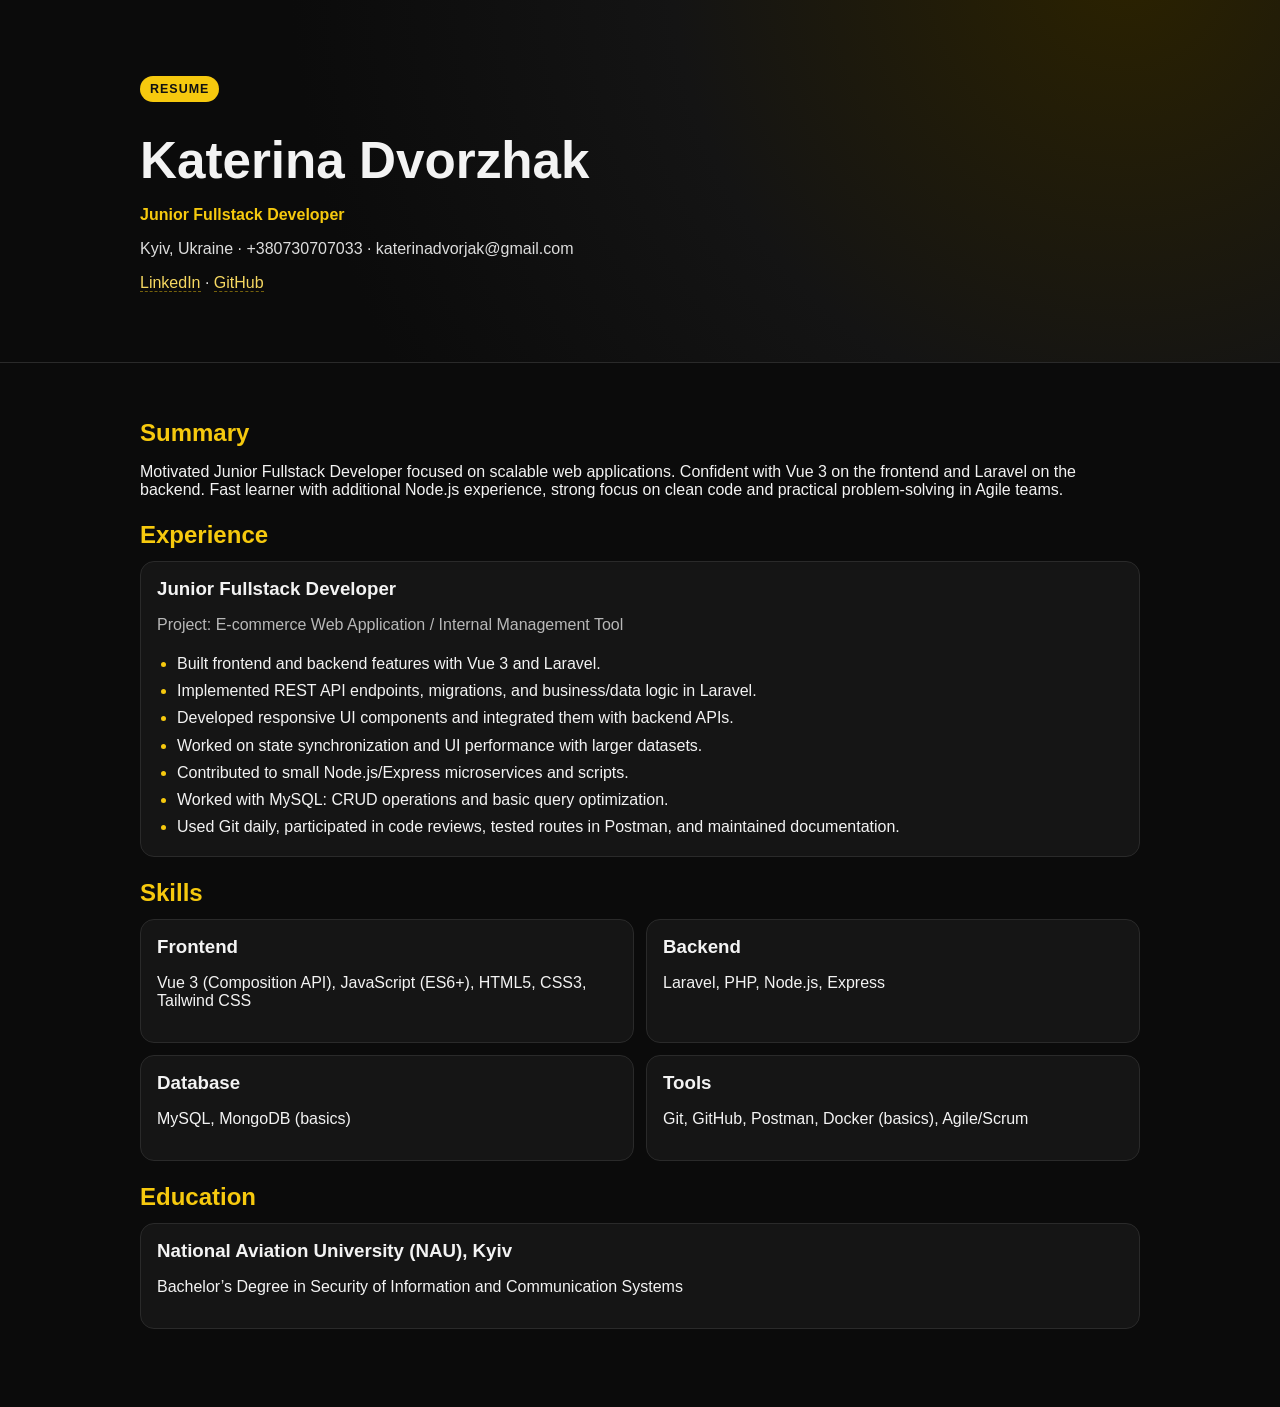
==== index.html @ 3d289020 "Initial CV site" ====
<!doctype html>
<html lang="en">
<head>
  <meta charset="UTF-8" />
  <meta name="viewport" content="width=device-width, initial-scale=1.0" />
  <title>Katerina Dvorzhak — Junior Fullstack Developer</title>
  <link rel="stylesheet" href="styles.css" />
</head>
<body>
  <header class="hero">
    <div class="container">
      <p class="badge">Resume</p>
      <h1>Katerina Dvorzhak</h1>
      <p class="role">Junior Fullstack Developer</p>
      <p class="meta">Kyiv, Ukraine · +380730707033 · katerinadvorjak@gmail.com</p>
      <p class="meta"><a href="https://www.linkedin.com/in/katerina-dvorjak-9845141ba/" target="_blank">LinkedIn</a> · <a href="https://github.com/katerinadvorjak" target="_blank">GitHub</a></p>
    </div>
  </header>

  <main class="container">
    <section>
      <h2>Summary</h2>
      <p>Motivated Junior Fullstack Developer focused on scalable web applications. Confident with Vue 3 on the frontend and Laravel on the backend. Fast learner with additional Node.js experience, strong focus on clean code and practical problem-solving in Agile teams.</p>
    </section>

    <section>
      <h2>Experience</h2>
      <article class="card">
        <h3>Junior Fullstack Developer</h3>
        <p class="muted">Project: E-commerce Web Application / Internal Management Tool</p>
        <ul>
          <li>Built frontend and backend features with Vue 3 and Laravel.</li>
          <li>Implemented REST API endpoints, migrations, and business/data logic in Laravel.</li>
          <li>Developed responsive UI components and integrated them with backend APIs.</li>
          <li>Worked on state synchronization and UI performance with larger datasets.</li>
          <li>Contributed to small Node.js/Express microservices and scripts.</li>
          <li>Worked with MySQL: CRUD operations and basic query optimization.</li>
          <li>Used Git daily, participated in code reviews, tested routes in Postman, and maintained documentation.</li>
        </ul>
      </article>
    </section>

    <section>
      <h2>Skills</h2>
      <div class="grid">
        <div class="card"><h3>Frontend</h3><p>Vue 3 (Composition API), JavaScript (ES6+), HTML5, CSS3, Tailwind CSS</p></div>
        <div class="card"><h3>Backend</h3><p>Laravel, PHP, Node.js, Express</p></div>
        <div class="card"><h3>Database</h3><p>MySQL, MongoDB (basics)</p></div>
        <div class="card"><h3>Tools</h3><p>Git, GitHub, Postman, Docker (basics), Agile/Scrum</p></div>
      </div>
    </section>

    <section>
      <h2>Education</h2>
      <article class="card">
        <h3>National Aviation University (NAU), Kyiv</h3>
        <p>Bachelor’s Degree in Security of Information and Communication Systems</p>
      </article>
    </section>
  </main>
</body>
</html>
---- styles.css ----
:root{--bg:#0b0b0b;--panel:#151515;--line:#2a2a2a;--text:#f3f3f3;--muted:#b8b8b8;--accent:#f6c90e}
*{box-sizing:border-box}html,body{margin:0;padding:0;background:var(--bg);color:var(--text);font-family:Inter,Segoe UI,Arial,sans-serif}
.container{width:min(1000px,92%);margin:0 auto}
.hero{padding:64px 0 54px;border-bottom:1px solid var(--line);background:radial-gradient(circle at 88% -10%,#2b2200 0%,#141414 38%,#0b0b0b 70%)}
.badge{display:inline-block;background:var(--accent);color:#111;padding:6px 10px;border-radius:999px;font-size:.78rem;font-weight:700;text-transform:uppercase;letter-spacing:1px}
h1{margin:16px 0 6px;font-size:clamp(2rem,5vw,3.2rem)}.role{color:var(--accent);font-weight:700}.meta{color:#ddd}a{color:#f6d861;text-decoration:none;border-bottom:1px dashed rgba(246,201,14,.45)}
main{padding:34px 0 56px}section{margin:22px 0}h2{color:var(--accent);margin:0 0 12px}h3{margin:0 0 8px}.muted{color:var(--muted)}
.card{background:var(--panel);border:1px solid var(--line);border-radius:14px;padding:16px}ul{margin:10px 0 0;padding-left:20px;line-height:1.7}li::marker{color:var(--accent)}
.grid{display:grid;grid-template-columns:repeat(2,minmax(0,1fr));gap:12px}
@media(max-width:820px){.grid{grid-template-columns:1fr}}
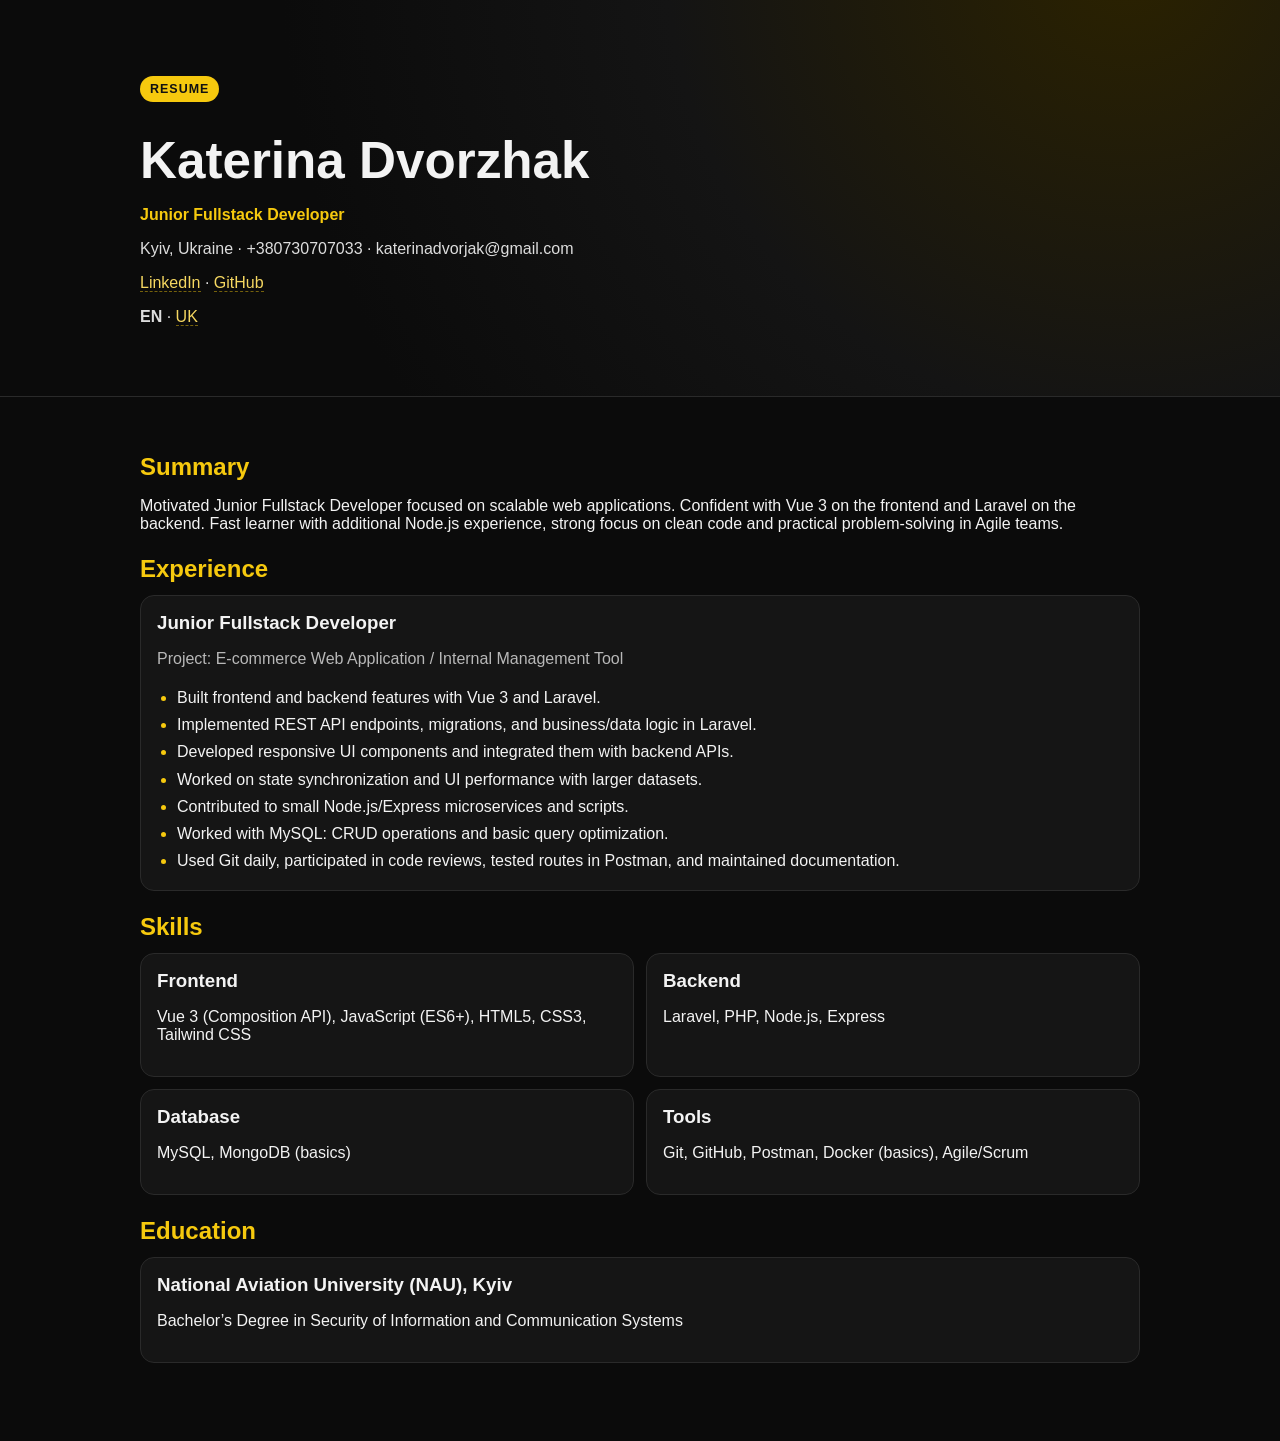
==== commit c783777f: "Add Ukrainian CV version and EN/UK language switch" ====
--- a/index.html
+++ b/index.html
@@ -14,6 +14,7 @@
       <p class="role">Junior Fullstack Developer</p>
       <p class="meta">Kyiv, Ukraine · +380730707033 · katerinadvorjak@gmail.com</p>
       <p class="meta"><a href="https://www.linkedin.com/in/katerina-dvorjak-9845141ba/" target="_blank">LinkedIn</a> · <a href="https://github.com/katerinadvorjak" target="_blank">GitHub</a></p>
+      <p class="meta"><strong>EN</strong> · <a href="uk.html">UK</a></p>
     </div>
   </header>
 
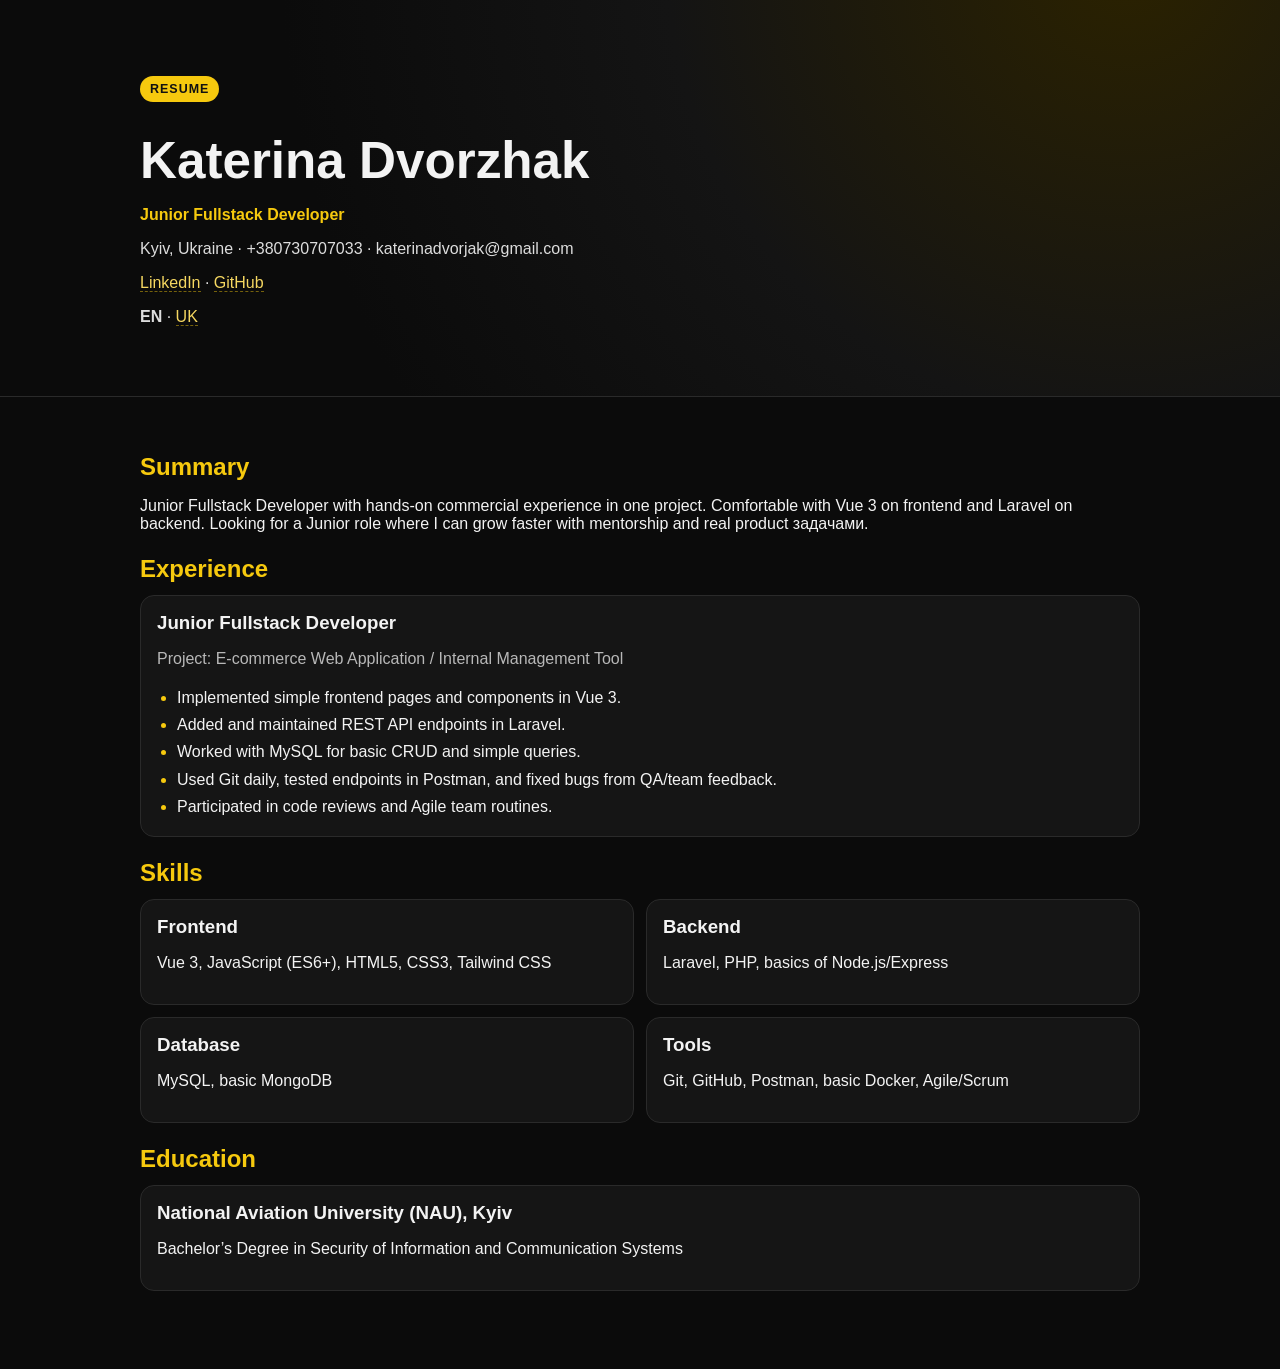
==== commit b9757627: "Simplify CV for junior-level positioning (EN/UK)" ====
--- a/index.html
+++ b/index.html
@@ -21,7 +21,7 @@
   <main class="container">
     <section>
       <h2>Summary</h2>
-      <p>Motivated Junior Fullstack Developer focused on scalable web applications. Confident with Vue 3 on the frontend and Laravel on the backend. Fast learner with additional Node.js experience, strong focus on clean code and practical problem-solving in Agile teams.</p>
+      <p>Junior Fullstack Developer with hands-on commercial experience in one project. Comfortable with Vue 3 on frontend and Laravel on backend. Looking for a Junior role where I can grow faster with mentorship and real product задачами.</p>
     </section>
 
     <section>
@@ -30,13 +30,11 @@
         <h3>Junior Fullstack Developer</h3>
         <p class="muted">Project: E-commerce Web Application / Internal Management Tool</p>
         <ul>
-          <li>Built frontend and backend features with Vue 3 and Laravel.</li>
-          <li>Implemented REST API endpoints, migrations, and business/data logic in Laravel.</li>
-          <li>Developed responsive UI components and integrated them with backend APIs.</li>
-          <li>Worked on state synchronization and UI performance with larger datasets.</li>
-          <li>Contributed to small Node.js/Express microservices and scripts.</li>
-          <li>Worked with MySQL: CRUD operations and basic query optimization.</li>
-          <li>Used Git daily, participated in code reviews, tested routes in Postman, and maintained documentation.</li>
+          <li>Implemented simple frontend pages and components in Vue 3.</li>
+          <li>Added and maintained REST API endpoints in Laravel.</li>
+          <li>Worked with MySQL for basic CRUD and simple queries.</li>
+          <li>Used Git daily, tested endpoints in Postman, and fixed bugs from QA/team feedback.</li>
+          <li>Participated in code reviews and Agile team routines.</li>
         </ul>
       </article>
     </section>
@@ -44,10 +42,10 @@
     <section>
       <h2>Skills</h2>
       <div class="grid">
-        <div class="card"><h3>Frontend</h3><p>Vue 3 (Composition API), JavaScript (ES6+), HTML5, CSS3, Tailwind CSS</p></div>
-        <div class="card"><h3>Backend</h3><p>Laravel, PHP, Node.js, Express</p></div>
-        <div class="card"><h3>Database</h3><p>MySQL, MongoDB (basics)</p></div>
-        <div class="card"><h3>Tools</h3><p>Git, GitHub, Postman, Docker (basics), Agile/Scrum</p></div>
+        <div class="card"><h3>Frontend</h3><p>Vue 3, JavaScript (ES6+), HTML5, CSS3, Tailwind CSS</p></div>
+        <div class="card"><h3>Backend</h3><p>Laravel, PHP, basics of Node.js/Express</p></div>
+        <div class="card"><h3>Database</h3><p>MySQL, basic MongoDB</p></div>
+        <div class="card"><h3>Tools</h3><p>Git, GitHub, Postman, basic Docker, Agile/Scrum</p></div>
       </div>
     </section>
 
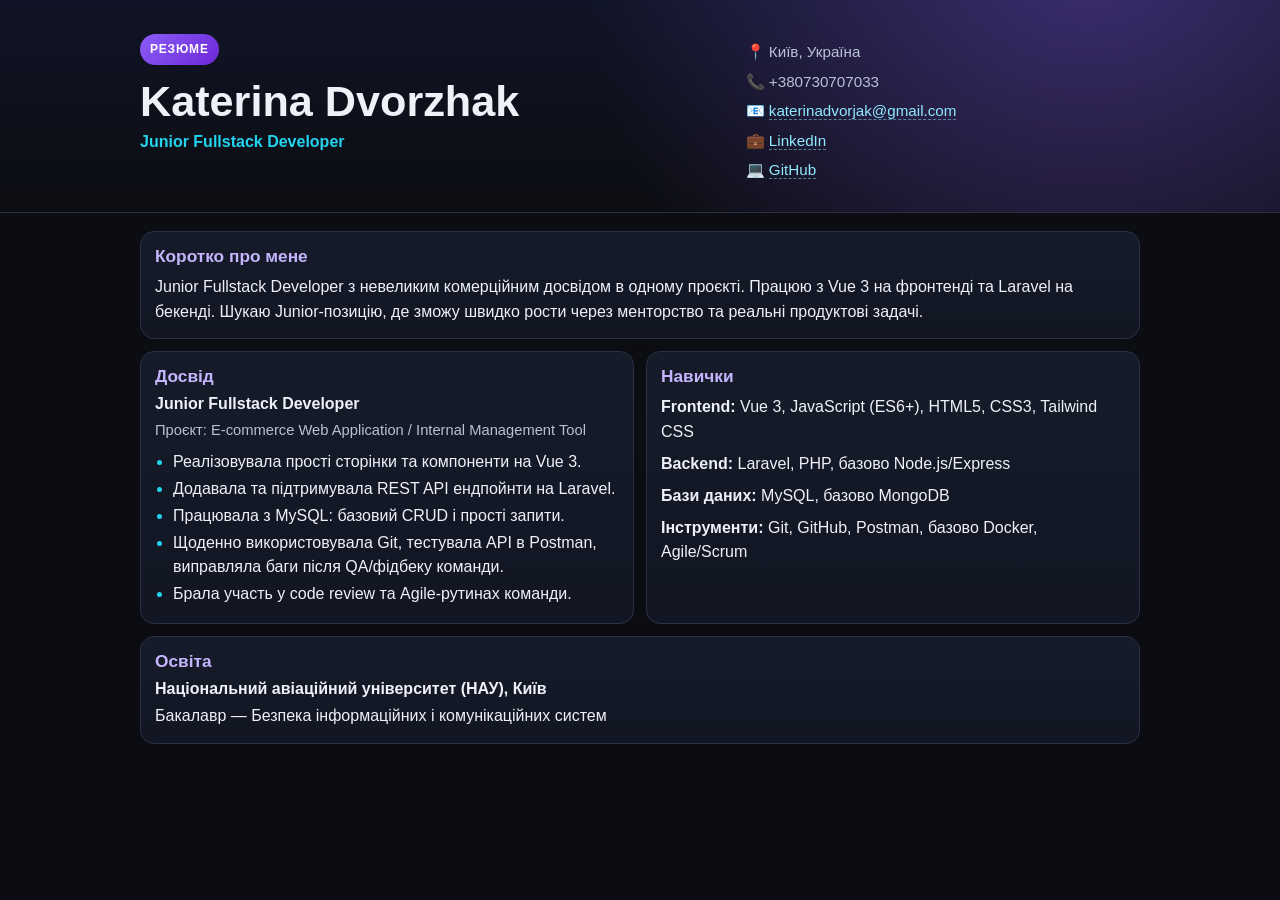
==== commit 335fcf6f: "Switch CV to Ukrainian-only, redesign layout, add A4 print-optimized version" ====
--- a/index.html
+++ b/index.html
@@ -1,5 +1,5 @@
 <!doctype html>
-<html lang="en">
+<html lang="uk">
 <head>
   <meta charset="UTF-8" />
   <meta name="viewport" content="width=device-width, initial-scale=1.0" />
@@ -8,53 +8,55 @@
 </head>
 <body>
   <header class="hero">
-    <div class="container">
-      <p class="badge">Resume</p>
-      <h1>Katerina Dvorzhak</h1>
-      <p class="role">Junior Fullstack Developer</p>
-      <p class="meta">Kyiv, Ukraine · +380730707033 · katerinadvorjak@gmail.com</p>
-      <p class="meta"><a href="https://www.linkedin.com/in/katerina-dvorjak-9845141ba/" target="_blank">LinkedIn</a> · <a href="https://github.com/katerinadvorjak" target="_blank">GitHub</a></p>
-      <p class="meta"><strong>EN</strong> · <a href="uk.html">UK</a></p>
+    <div class="container hero-inner">
+      <div>
+        <p class="badge">РЕЗЮМЕ</p>
+        <h1>Katerina Dvorzhak</h1>
+        <p class="role">Junior Fullstack Developer</p>
+      </div>
+      <div class="contacts">
+        <p>📍 Київ, Україна</p>
+        <p>📞 +380730707033</p>
+        <p>📧 <a href="mailto:katerinadvorjak@gmail.com">katerinadvorjak@gmail.com</a></p>
+        <p>💼 <a href="https://www.linkedin.com/in/katerina-dvorjak-9845141ba/" target="_blank" rel="noopener">LinkedIn</a></p>
+        <p>💻 <a href="https://github.com/katerinadvorjak" target="_blank" rel="noopener">GitHub</a></p>
+      </div>
     </div>
   </header>
 
-  <main class="container">
-    <section>
-      <h2>Summary</h2>
-      <p>Junior Fullstack Developer with hands-on commercial experience in one project. Comfortable with Vue 3 on frontend and Laravel on backend. Looking for a Junior role where I can grow faster with mentorship and real product задачами.</p>
+  <main class="container layout">
+    <section class="card summary">
+      <h2>Коротко про мене</h2>
+      <p>Junior Fullstack Developer з невеликим комерційним досвідом в одному проєкті. Працюю з Vue 3 на фронтенді та Laravel на бекенді. Шукаю Junior-позицію, де зможу швидко рости через менторство та реальні продуктові задачі.</p>
     </section>
 
-    <section>
-      <h2>Experience</h2>
-      <article class="card">
-        <h3>Junior Fullstack Developer</h3>
-        <p class="muted">Project: E-commerce Web Application / Internal Management Tool</p>
-        <ul>
-          <li>Implemented simple frontend pages and components in Vue 3.</li>
-          <li>Added and maintained REST API endpoints in Laravel.</li>
-          <li>Worked with MySQL for basic CRUD and simple queries.</li>
-          <li>Used Git daily, tested endpoints in Postman, and fixed bugs from QA/team feedback.</li>
-          <li>Participated in code reviews and Agile team routines.</li>
-        </ul>
-      </article>
+    <section class="card exp">
+      <h2>Досвід</h2>
+      <h3>Junior Fullstack Developer</h3>
+      <p class="muted">Проєкт: E-commerce Web Application / Internal Management Tool</p>
+      <ul>
+        <li>Реалізовувала прості сторінки та компоненти на Vue 3.</li>
+        <li>Додавала та підтримувала REST API ендпойнти на Laravel.</li>
+        <li>Працювала з MySQL: базовий CRUD і прості запити.</li>
+        <li>Щоденно використовувала Git, тестувала API в Postman, виправляла баги після QA/фідбеку команди.</li>
+        <li>Брала участь у code review та Agile-рутинах команди.</li>
+      </ul>
     </section>
 
-    <section>
-      <h2>Skills</h2>
-      <div class="grid">
-        <div class="card"><h3>Frontend</h3><p>Vue 3, JavaScript (ES6+), HTML5, CSS3, Tailwind CSS</p></div>
-        <div class="card"><h3>Backend</h3><p>Laravel, PHP, basics of Node.js/Express</p></div>
-        <div class="card"><h3>Database</h3><p>MySQL, basic MongoDB</p></div>
-        <div class="card"><h3>Tools</h3><p>Git, GitHub, Postman, basic Docker, Agile/Scrum</p></div>
+    <section class="card skills">
+      <h2>Навички</h2>
+      <div class="skill-block">
+        <p><strong>Frontend:</strong> Vue 3, JavaScript (ES6+), HTML5, CSS3, Tailwind CSS</p>
+        <p><strong>Backend:</strong> Laravel, PHP, базово Node.js/Express</p>
+        <p><strong>Бази даних:</strong> MySQL, базово MongoDB</p>
+        <p><strong>Інструменти:</strong> Git, GitHub, Postman, базово Docker, Agile/Scrum</p>
       </div>
     </section>
 
-    <section>
-      <h2>Education</h2>
-      <article class="card">
-        <h3>National Aviation University (NAU), Kyiv</h3>
-        <p>Bachelor’s Degree in Security of Information and Communication Systems</p>
-      </article>
+    <section class="card edu">
+      <h2>Освіта</h2>
+      <h3>Національний авіаційний університет (НАУ), Київ</h3>
+      <p>Бакалавр — Безпека інформаційних і комунікаційних систем</p>
     </section>
   </main>
 </body>
--- a/styles.css
+++ b/styles.css
@@ -1,10 +1,66 @@
-:root{--bg:#0b0b0b;--panel:#151515;--line:#2a2a2a;--text:#f3f3f3;--muted:#b8b8b8;--accent:#f6c90e}
-*{box-sizing:border-box}html,body{margin:0;padding:0;background:var(--bg);color:var(--text);font-family:Inter,Segoe UI,Arial,sans-serif}
-.container{width:min(1000px,92%);margin:0 auto}
-.hero{padding:64px 0 54px;border-bottom:1px solid var(--line);background:radial-gradient(circle at 88% -10%,#2b2200 0%,#141414 38%,#0b0b0b 70%)}
-.badge{display:inline-block;background:var(--accent);color:#111;padding:6px 10px;border-radius:999px;font-size:.78rem;font-weight:700;text-transform:uppercase;letter-spacing:1px}
-h1{margin:16px 0 6px;font-size:clamp(2rem,5vw,3.2rem)}.role{color:var(--accent);font-weight:700}.meta{color:#ddd}a{color:#f6d861;text-decoration:none;border-bottom:1px dashed rgba(246,201,14,.45)}
-main{padding:34px 0 56px}section{margin:22px 0}h2{color:var(--accent);margin:0 0 12px}h3{margin:0 0 8px}.muted{color:var(--muted)}
-.card{background:var(--panel);border:1px solid var(--line);border-radius:14px;padding:16px}ul{margin:10px 0 0;padding-left:20px;line-height:1.7}li::marker{color:var(--accent)}
-.grid{display:grid;grid-template-columns:repeat(2,minmax(0,1fr));gap:12px}
-@media(max-width:820px){.grid{grid-template-columns:1fr}}
+:root {
+  --bg: #0c0d12;
+  --panel: #141824;
+  --line: #2a3147;
+  --text: #eef1f8;
+  --muted: #b9c1d6;
+  --accent: #8b5cf6;
+  --accent-2: #22d3ee;
+}
+
+* { box-sizing: border-box; }
+html, body { margin: 0; padding: 0; background: var(--bg); color: var(--text); font-family: Inter, Segoe UI, Arial, sans-serif; }
+.container { width: min(1000px, 92%); margin: 0 auto; }
+
+.hero {
+  padding: 34px 0 24px;
+  border-bottom: 1px solid var(--line);
+  background: radial-gradient(circle at 85% -20%, rgba(139,92,246,.35), transparent 45%), linear-gradient(180deg, #101426, #0c0d12);
+}
+.hero-inner { display: grid; grid-template-columns: 1.2fr .8fr; gap: 14px; align-items: start; }
+.badge { display: inline-block; background: linear-gradient(135deg, var(--accent), #6d28d9); color: #fff; padding: 6px 10px; border-radius: 999px; font-size: .75rem; font-weight: 700; letter-spacing: .8px; }
+h1 { margin: 12px 0 4px; font-size: clamp(1.8rem, 4vw, 2.7rem); }
+.role { margin: 0; color: var(--accent-2); font-weight: 700; }
+.contacts p { margin: 6px 0; color: var(--muted); font-size: .95rem; }
+a { color: #8fe9ff; text-decoration: none; border-bottom: 1px dashed rgba(143,233,255,.5); }
+
+.layout { padding: 18px 0 28px; display: grid; grid-template-columns: 1fr 1fr; gap: 12px; }
+.card { background: linear-gradient(180deg, #161b2a, #121623); border: 1px solid var(--line); border-radius: 14px; padding: 14px; }
+.summary { grid-column: 1 / -1; }
+.edu { grid-column: 1 / -1; }
+h2 { margin: 0 0 8px; color: #c4b5fd; font-size: 1.08rem; }
+h3 { margin: 0 0 6px; font-size: 1rem; }
+p { margin: 0; line-height: 1.55; }
+.muted { color: var(--muted); font-size: .92rem; margin-bottom: 6px; }
+ul { margin: 8px 0 0; padding-left: 18px; line-height: 1.5; }
+li { margin-bottom: 3px; }
+li::marker { color: var(--accent-2); }
+.skill-block p { margin: 0 0 7px; }
+
+@media (max-width: 840px) {
+  .hero-inner { grid-template-columns: 1fr; }
+  .layout { grid-template-columns: 1fr; }
+}
+
+/* Print version: compact A4 single-page */
+@page { size: A4; margin: 10mm; }
+@media print {
+  :root { --bg:#fff; --panel:#fff; --line:#ddd; --text:#000; --muted:#222; --accent:#000; --accent-2:#000; }
+  html, body { background: #fff !important; color: #000 !important; font-size: 10.5pt; line-height: 1.3; }
+  .hero { padding: 5mm 0 3mm; background: #fff !important; border-bottom: 1px solid #ddd; }
+  .hero-inner { grid-template-columns: 1.2fr .8fr; gap: 8px; }
+  .badge { background: #000 !important; color:#fff !important; padding: 2px 7px; font-size: 8pt; }
+  h1 { font-size: 18pt; margin: 6px 0 2px; }
+  .role { color: #000 !important; }
+  .contacts p { color:#000 !important; font-size: 9pt; margin: 2px 0; }
+  .layout { padding: 3mm 0 0; grid-template-columns: 1fr 1fr; gap: 6px; }
+  .card { background:#fff !important; border:1px solid #d8d8d8; border-radius: 6px; padding: 8px; }
+  .summary, .edu { grid-column: 1 / -1; }
+  h2 { color:#000 !important; font-size: 11pt; margin-bottom: 5px; }
+  h3 { font-size: 10pt; margin-bottom: 3px; }
+  p, li, .muted, a { color:#000 !important; }
+  a { border-bottom: none !important; text-decoration: none; }
+  ul { margin-top: 4px; line-height: 1.3; }
+  li { margin-bottom: 1px; }
+  section, .card { break-inside: avoid; page-break-inside: avoid; }
+}
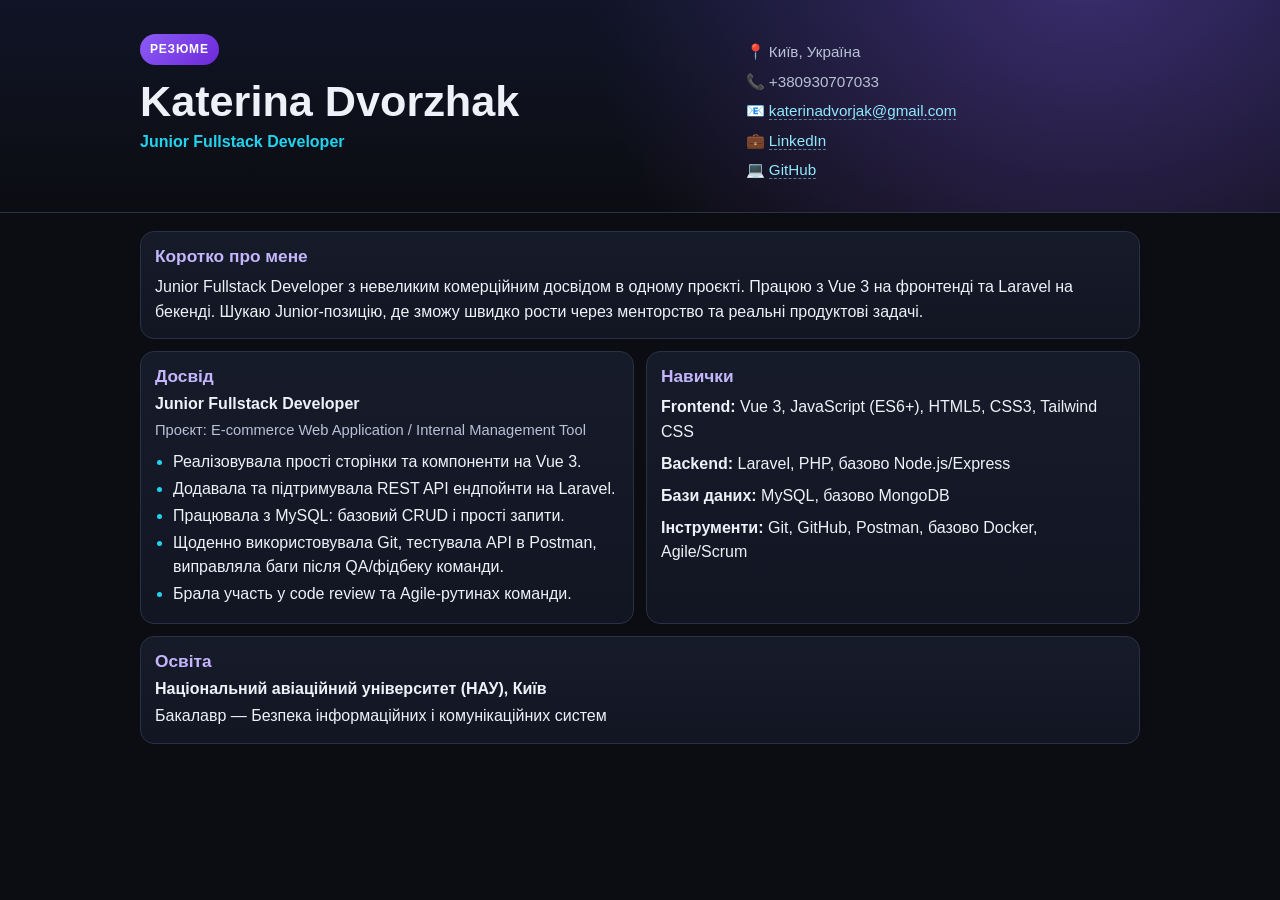
==== commit 2ea2bcf5: "Update phone number to +38093... in UA CV and PDF" ====
--- a/index.html
+++ b/index.html
@@ -16,7 +16,7 @@
       </div>
       <div class="contacts">
         <p>📍 Київ, Україна</p>
-        <p>📞 +380730707033</p>
+        <p>📞 +380930707033</p>
         <p>📧 <a href="mailto:katerinadvorjak@gmail.com">katerinadvorjak@gmail.com</a></p>
         <p>💼 <a href="https://www.linkedin.com/in/katerina-dvorjak-9845141ba/" target="_blank" rel="noopener">LinkedIn</a></p>
         <p>💻 <a href="https://github.com/katerinadvorjak" target="_blank" rel="noopener">GitHub</a></p>
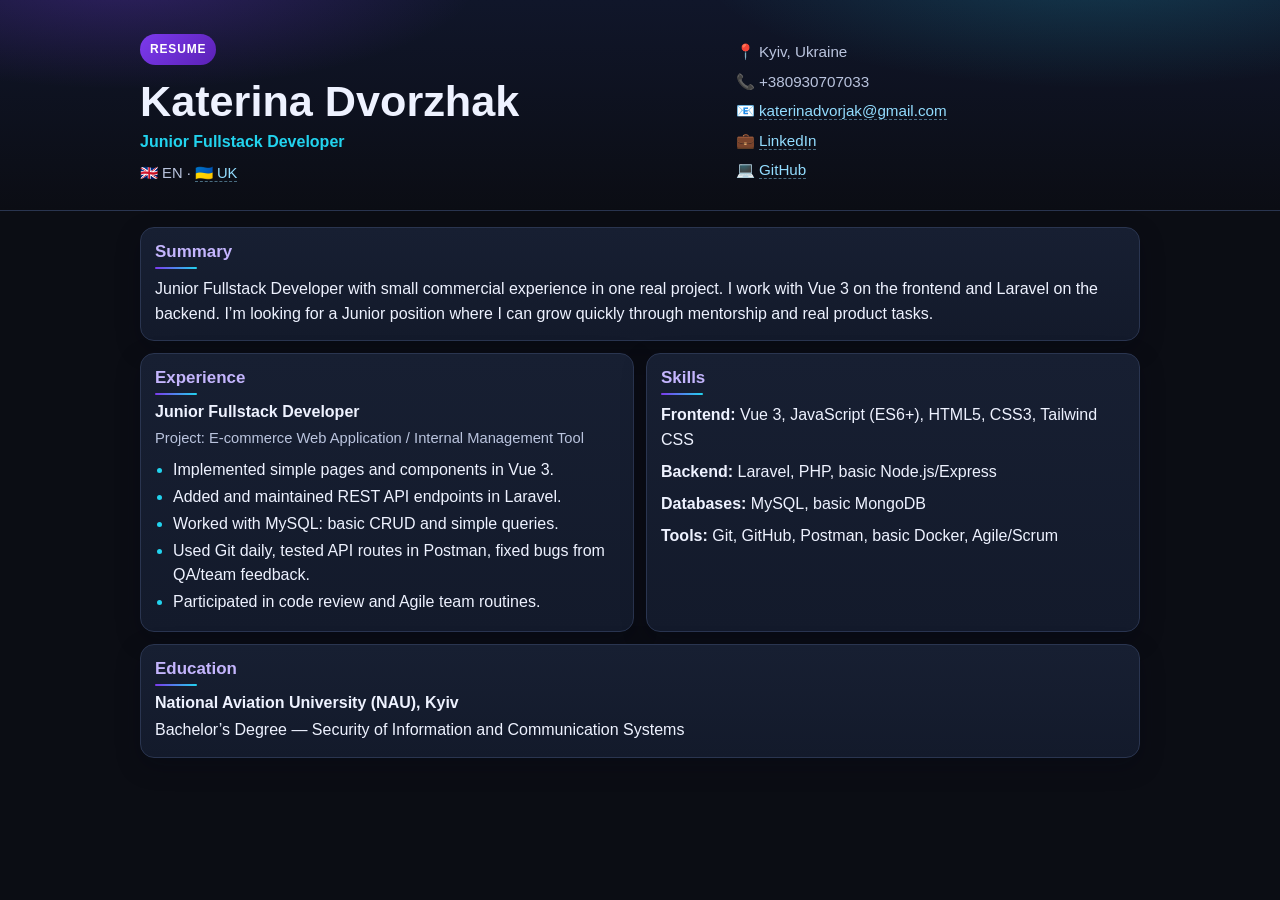
==== commit bbea38cb: "Add polished UA+EN versions with one-page A4 print layout and refreshed design" ====
--- a/index.html
+++ b/index.html
@@ -1,5 +1,5 @@
 <!doctype html>
-<html lang="uk">
+<html lang="en">
 <head>
   <meta charset="UTF-8" />
   <meta name="viewport" content="width=device-width, initial-scale=1.0" />
@@ -10,12 +10,13 @@
   <header class="hero">
     <div class="container hero-inner">
       <div>
-        <p class="badge">РЕЗЮМЕ</p>
+        <p class="badge">RESUME</p>
         <h1>Katerina Dvorzhak</h1>
         <p class="role">Junior Fullstack Developer</p>
+        <p class="lang">🇬🇧 EN · <a href="uk.html">🇺🇦 UK</a></p>
       </div>
       <div class="contacts">
-        <p>📍 Київ, Україна</p>
+        <p>📍 Kyiv, Ukraine</p>
         <p>📞 +380930707033</p>
         <p>📧 <a href="mailto:katerinadvorjak@gmail.com">katerinadvorjak@gmail.com</a></p>
         <p>💼 <a href="https://www.linkedin.com/in/katerina-dvorjak-9845141ba/" target="_blank" rel="noopener">LinkedIn</a></p>
@@ -26,37 +27,37 @@
 
   <main class="container layout">
     <section class="card summary">
-      <h2>Коротко про мене</h2>
-      <p>Junior Fullstack Developer з невеликим комерційним досвідом в одному проєкті. Працюю з Vue 3 на фронтенді та Laravel на бекенді. Шукаю Junior-позицію, де зможу швидко рости через менторство та реальні продуктові задачі.</p>
+      <h2>Summary</h2>
+      <p>Junior Fullstack Developer with small commercial experience in one real project. I work with Vue 3 on the frontend and Laravel on the backend. I’m looking for a Junior position where I can grow quickly through mentorship and real product tasks.</p>
     </section>
 
     <section class="card exp">
-      <h2>Досвід</h2>
+      <h2>Experience</h2>
       <h3>Junior Fullstack Developer</h3>
-      <p class="muted">Проєкт: E-commerce Web Application / Internal Management Tool</p>
+      <p class="muted">Project: E-commerce Web Application / Internal Management Tool</p>
       <ul>
-        <li>Реалізовувала прості сторінки та компоненти на Vue 3.</li>
-        <li>Додавала та підтримувала REST API ендпойнти на Laravel.</li>
-        <li>Працювала з MySQL: базовий CRUD і прості запити.</li>
-        <li>Щоденно використовувала Git, тестувала API в Postman, виправляла баги після QA/фідбеку команди.</li>
-        <li>Брала участь у code review та Agile-рутинах команди.</li>
+        <li>Implemented simple pages and components in Vue 3.</li>
+        <li>Added and maintained REST API endpoints in Laravel.</li>
+        <li>Worked with MySQL: basic CRUD and simple queries.</li>
+        <li>Used Git daily, tested API routes in Postman, fixed bugs from QA/team feedback.</li>
+        <li>Participated in code review and Agile team routines.</li>
       </ul>
     </section>
 
     <section class="card skills">
-      <h2>Навички</h2>
+      <h2>Skills</h2>
       <div class="skill-block">
         <p><strong>Frontend:</strong> Vue 3, JavaScript (ES6+), HTML5, CSS3, Tailwind CSS</p>
-        <p><strong>Backend:</strong> Laravel, PHP, базово Node.js/Express</p>
-        <p><strong>Бази даних:</strong> MySQL, базово MongoDB</p>
-        <p><strong>Інструменти:</strong> Git, GitHub, Postman, базово Docker, Agile/Scrum</p>
+        <p><strong>Backend:</strong> Laravel, PHP, basic Node.js/Express</p>
+        <p><strong>Databases:</strong> MySQL, basic MongoDB</p>
+        <p><strong>Tools:</strong> Git, GitHub, Postman, basic Docker, Agile/Scrum</p>
       </div>
     </section>
 
     <section class="card edu">
-      <h2>Освіта</h2>
-      <h3>Національний авіаційний університет (НАУ), Київ</h3>
-      <p>Бакалавр — Безпека інформаційних і комунікаційних систем</p>
+      <h2>Education</h2>
+      <h3>National Aviation University (NAU), Kyiv</h3>
+      <p>Bachelor’s Degree — Security of Information and Communication Systems</p>
     </section>
   </main>
 </body>
--- a/styles.css
+++ b/styles.css
@@ -1,10 +1,10 @@
 :root {
-  --bg: #0c0d12;
-  --panel: #141824;
-  --line: #2a3147;
-  --text: #eef1f8;
-  --muted: #b9c1d6;
-  --accent: #8b5cf6;
+  --bg: #0b0d14;
+  --panel: #141b2b;
+  --line: #2a3550;
+  --text: #eef2ff;
+  --muted: #bac4de;
+  --accent: #7c3aed;
   --accent-2: #22d3ee;
 }
 
@@ -13,54 +13,77 @@
 .container { width: min(1000px, 92%); margin: 0 auto; }
 
 .hero {
-  padding: 34px 0 24px;
+  padding: 34px 0 22px;
   border-bottom: 1px solid var(--line);
-  background: radial-gradient(circle at 85% -20%, rgba(139,92,246,.35), transparent 45%), linear-gradient(180deg, #101426, #0c0d12);
+  background:
+    radial-gradient(900px 280px at 86% -18%, rgba(34,211,238,.20), transparent 45%),
+    radial-gradient(700px 220px at 10% -10%, rgba(124,58,237,.28), transparent 50%),
+    linear-gradient(180deg, #10162a, #0b0d14);
 }
-.hero-inner { display: grid; grid-template-columns: 1.2fr .8fr; gap: 14px; align-items: start; }
-.badge { display: inline-block; background: linear-gradient(135deg, var(--accent), #6d28d9); color: #fff; padding: 6px 10px; border-radius: 999px; font-size: .75rem; font-weight: 700; letter-spacing: .8px; }
+
+.hero-inner { display: grid; grid-template-columns: 1.18fr .82fr; gap: 14px; align-items: start; }
+.badge {
+  display: inline-block;
+  background: linear-gradient(135deg, var(--accent), #5b21b6);
+  color: #fff;
+  padding: 6px 10px;
+  border-radius: 999px;
+  font-size: .75rem;
+  font-weight: 700;
+  letter-spacing: .85px;
+}
+
 h1 { margin: 12px 0 4px; font-size: clamp(1.8rem, 4vw, 2.7rem); }
 .role { margin: 0; color: var(--accent-2); font-weight: 700; }
+.lang { margin: 8px 0 0; color: var(--muted); font-size: .92rem; }
 .contacts p { margin: 6px 0; color: var(--muted); font-size: .95rem; }
-a { color: #8fe9ff; text-decoration: none; border-bottom: 1px dashed rgba(143,233,255,.5); }
 
-.layout { padding: 18px 0 28px; display: grid; grid-template-columns: 1fr 1fr; gap: 12px; }
-.card { background: linear-gradient(180deg, #161b2a, #121623); border: 1px solid var(--line); border-radius: 14px; padding: 14px; }
-.summary { grid-column: 1 / -1; }
-.edu { grid-column: 1 / -1; }
-h2 { margin: 0 0 8px; color: #c4b5fd; font-size: 1.08rem; }
+main { padding: 16px 0 26px; display: grid; grid-template-columns: 1fr 1fr; gap: 12px; }
+.card {
+  background: linear-gradient(180deg, #171f32 0%, #131a2b 100%);
+  border: 1px solid var(--line);
+  border-radius: 14px;
+  padding: 14px;
+  box-shadow: 0 8px 24px rgba(3,6,20,.28);
+}
+
+.summary, .edu { grid-column: 1 / -1; }
+h2 { margin: 0 0 8px; color: #c4b5fd; font-size: 1.06rem; position: relative; }
+h2::after { content: ""; display: block; width: 42px; height: 2px; background: linear-gradient(90deg, var(--accent), var(--accent-2)); margin-top: 5px; border-radius: 999px; }
 h3 { margin: 0 0 6px; font-size: 1rem; }
+.muted { color: var(--muted); font-size: .92rem; margin-bottom: 6px; }
 p { margin: 0; line-height: 1.55; }
-.muted { color: var(--muted); font-size: .92rem; margin-bottom: 6px; }
 ul { margin: 8px 0 0; padding-left: 18px; line-height: 1.5; }
 li { margin-bottom: 3px; }
 li::marker { color: var(--accent-2); }
 .skill-block p { margin: 0 0 7px; }
 
-@media (max-width: 840px) {
+a { color: #93ddff; text-decoration: none; border-bottom: 1px dashed rgba(147,221,255,.45); }
+a:hover { color: #c4f0ff; }
+
+@media (max-width: 860px) {
   .hero-inner { grid-template-columns: 1fr; }
-  .layout { grid-template-columns: 1fr; }
+  main { grid-template-columns: 1fr; }
 }
 
-/* Print version: compact A4 single-page */
+/* A4 print: one-page optimized */
 @page { size: A4; margin: 10mm; }
 @media print {
-  :root { --bg:#fff; --panel:#fff; --line:#ddd; --text:#000; --muted:#222; --accent:#000; --accent-2:#000; }
-  html, body { background: #fff !important; color: #000 !important; font-size: 10.5pt; line-height: 1.3; }
-  .hero { padding: 5mm 0 3mm; background: #fff !important; border-bottom: 1px solid #ddd; }
+  :root { --bg:#fff; --panel:#fff; --line:#dadada; --text:#000; --muted:#222; --accent:#000; --accent-2:#000; }
+  html, body { background:#fff !important; color:#000 !important; font-size:10.3pt; line-height:1.28; -webkit-print-color-adjust: exact; print-color-adjust: exact; }
+  .hero { padding: 5mm 0 3mm; border-bottom:1px solid #d8d8d8; background:#fff !important; }
   .hero-inner { grid-template-columns: 1.2fr .8fr; gap: 8px; }
-  .badge { background: #000 !important; color:#fff !important; padding: 2px 7px; font-size: 8pt; }
-  h1 { font-size: 18pt; margin: 6px 0 2px; }
-  .role { color: #000 !important; }
-  .contacts p { color:#000 !important; font-size: 9pt; margin: 2px 0; }
-  .layout { padding: 3mm 0 0; grid-template-columns: 1fr 1fr; gap: 6px; }
-  .card { background:#fff !important; border:1px solid #d8d8d8; border-radius: 6px; padding: 8px; }
-  .summary, .edu { grid-column: 1 / -1; }
-  h2 { color:#000 !important; font-size: 11pt; margin-bottom: 5px; }
+  .badge { background:#000 !important; color:#fff !important; padding:2px 7px; font-size:8pt; }
+  h1 { font-size:18pt; margin: 6px 0 2px; }
+  .role,.lang,.contacts p,.muted,p,li,a,h2,h3 { color:#000 !important; }
+  a { border-bottom: none !important; }
+  main { padding-top: 3mm; gap: 6px; }
+  .card { background:#fff !important; border:1px solid #d6d6d6; border-radius: 6px; padding: 8px; box-shadow:none; }
+  h2 { font-size: 11pt; margin-bottom:5px; }
+  h2::after { background:#000; width:30px; height:1px; margin-top:3px; }
   h3 { font-size: 10pt; margin-bottom: 3px; }
-  p, li, .muted, a { color:#000 !important; }
-  a { border-bottom: none !important; text-decoration: none; }
-  ul { margin-top: 4px; line-height: 1.3; }
+  ul { margin-top:4px; line-height:1.28; }
   li { margin-bottom: 1px; }
-  section, .card { break-inside: avoid; page-break-inside: avoid; }
+  .summary,.edu { grid-column:1/-1; }
+  section,.card { break-inside: avoid; page-break-inside: avoid; }
 }
